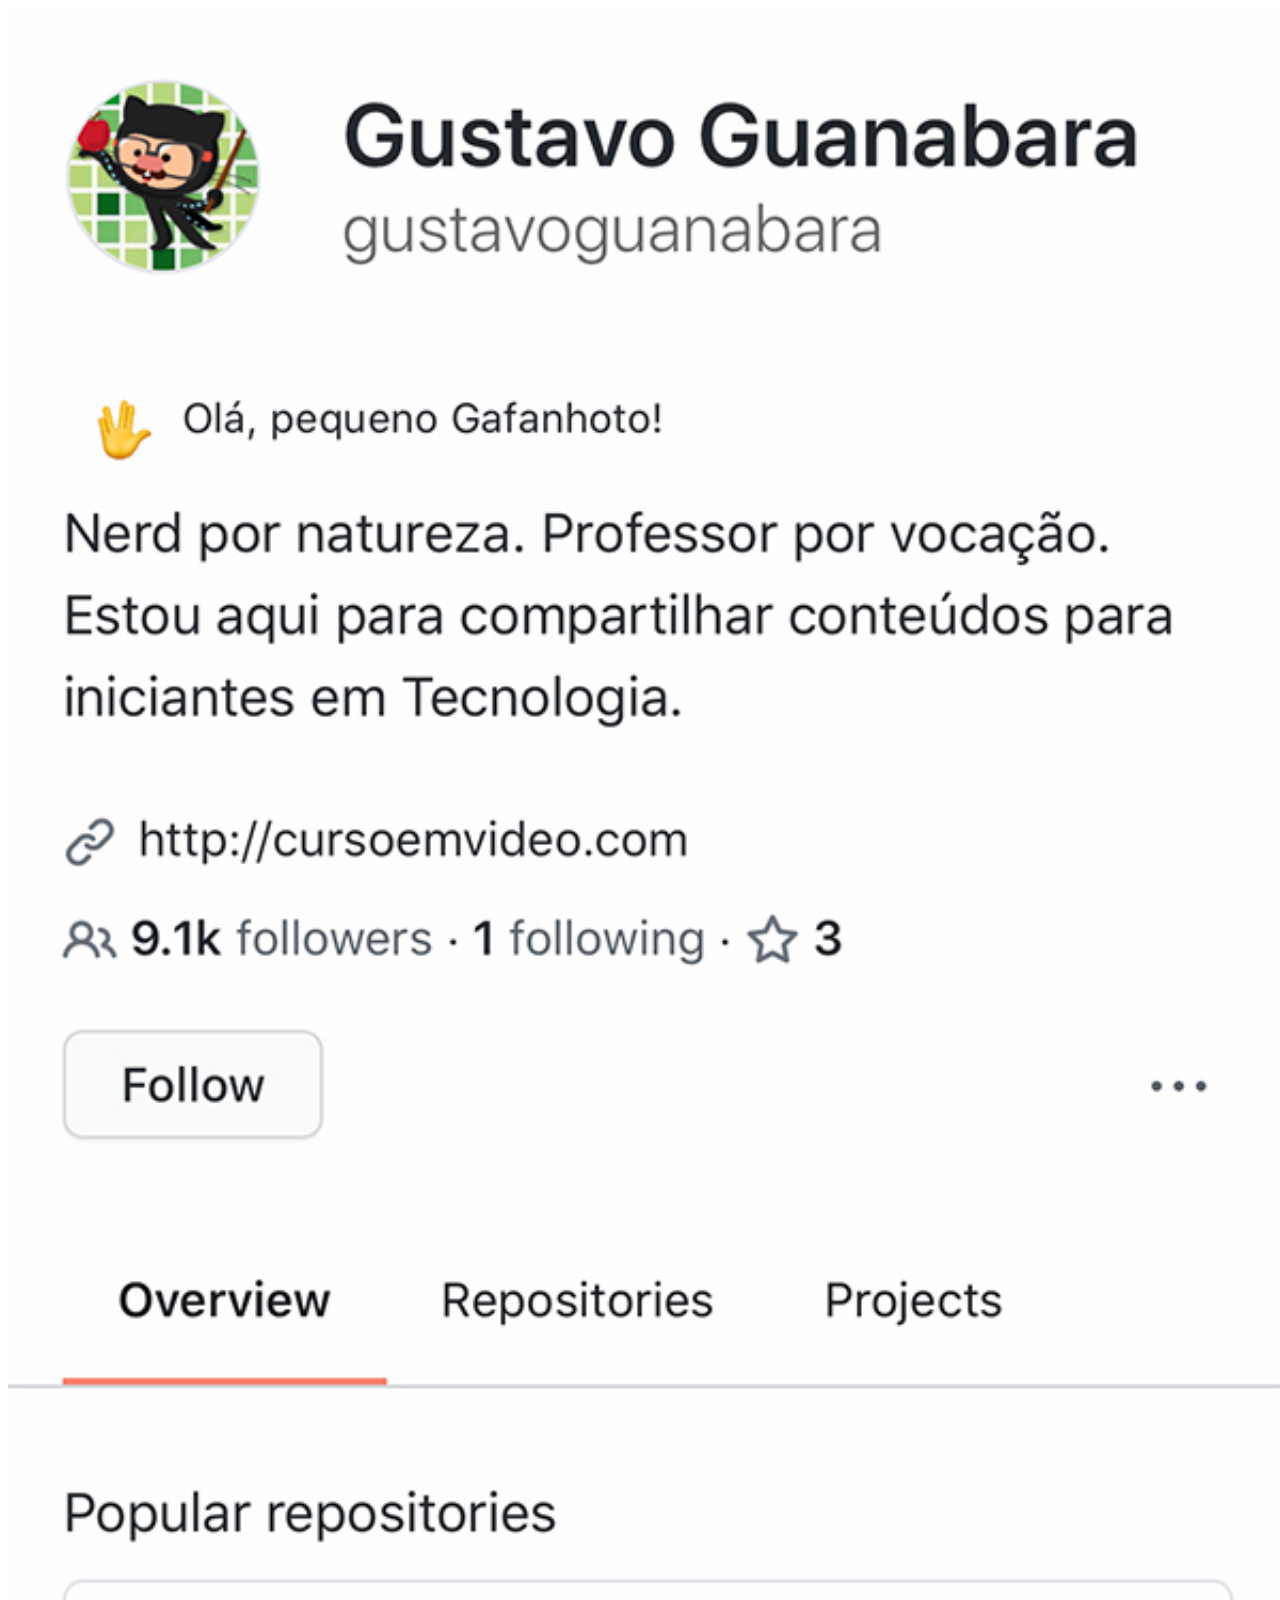
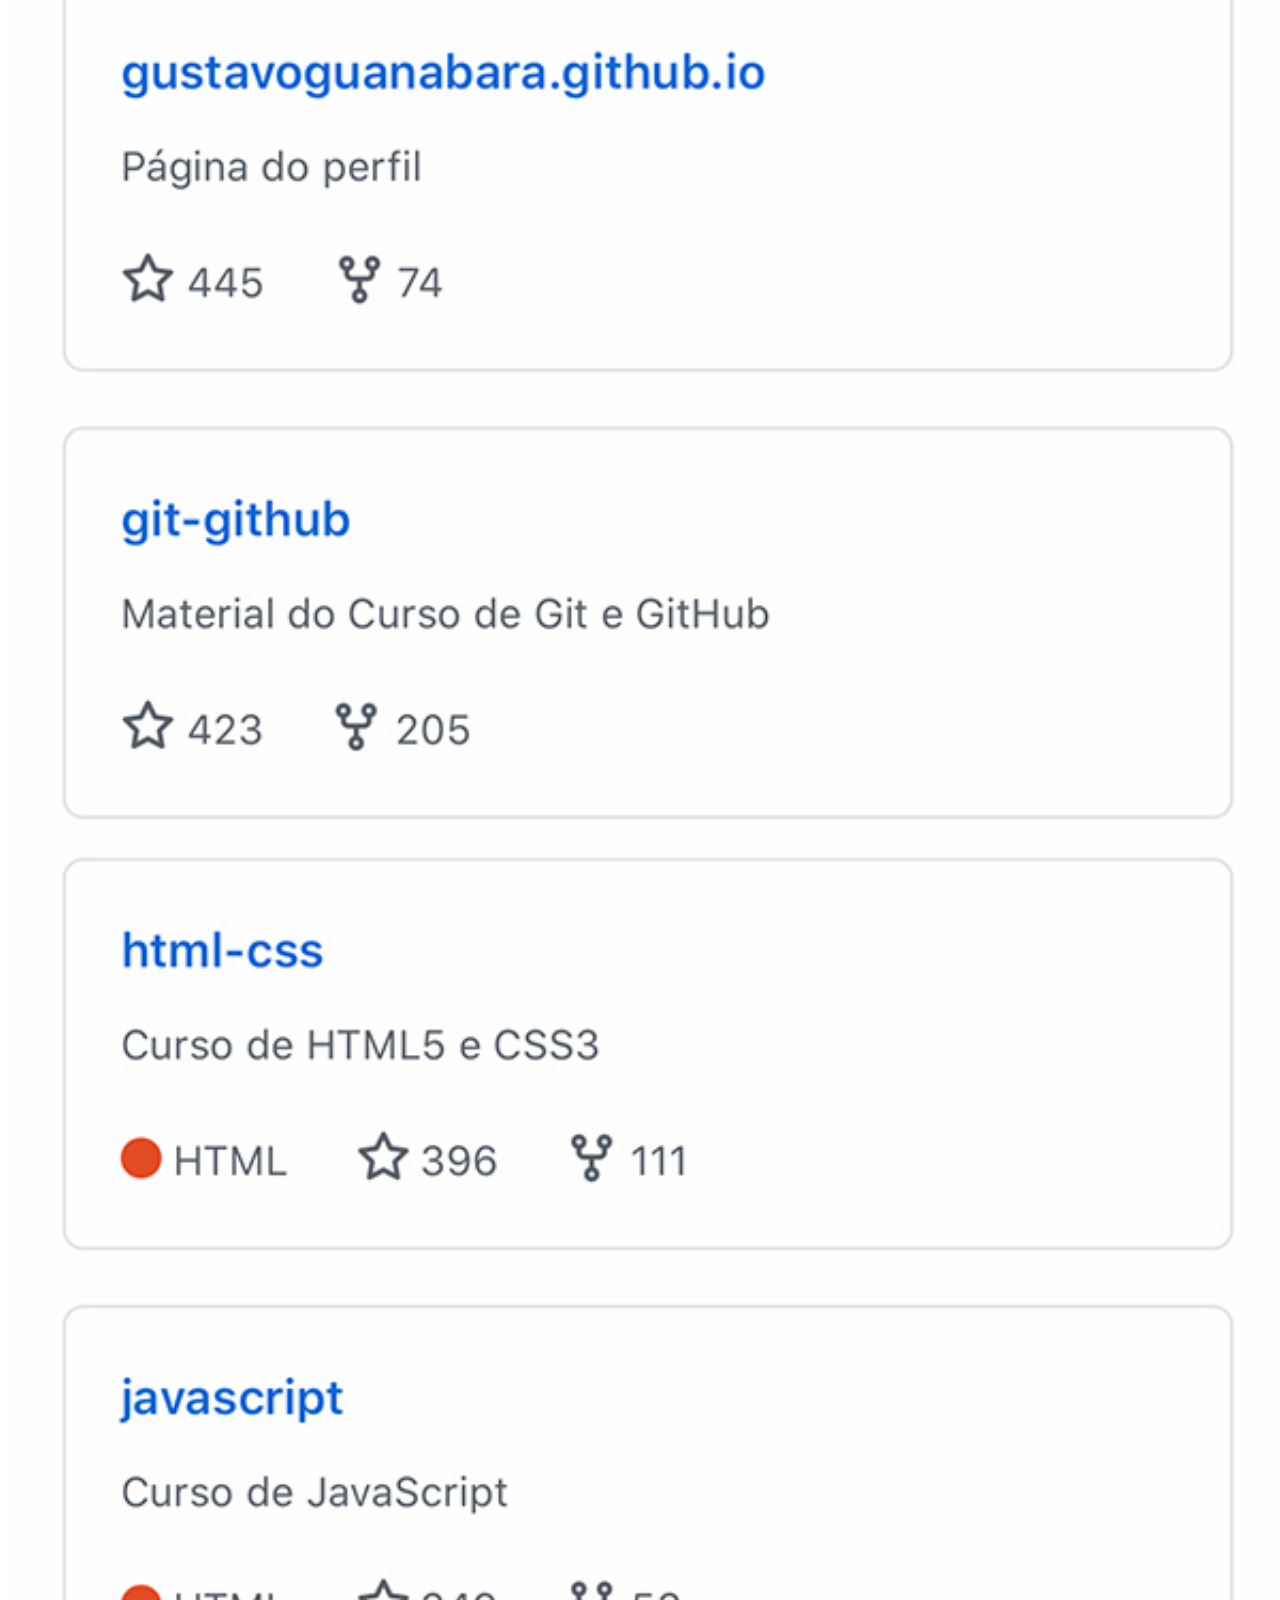
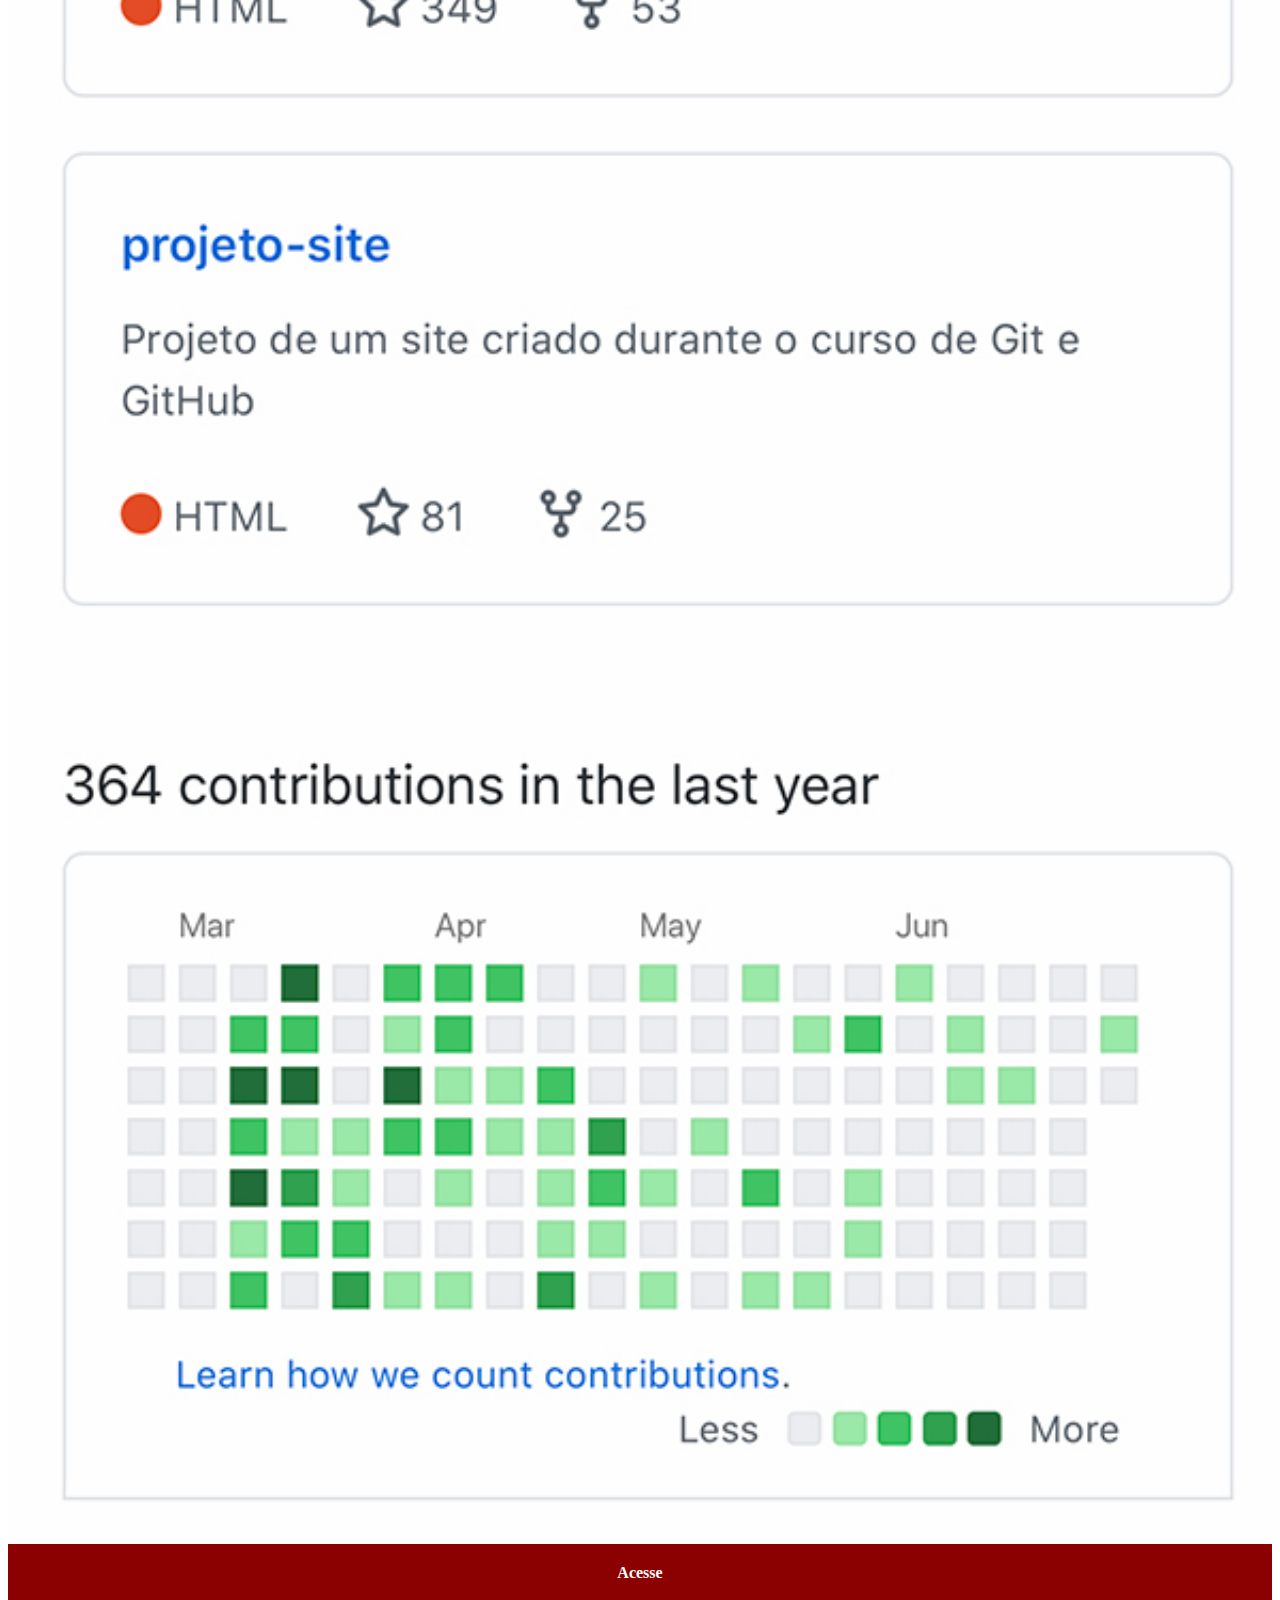
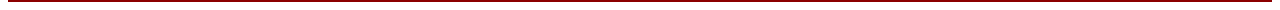
==== github.html @ a541b182 "Atualização" ====
<!DOCTYPE html>
<html lang="pt-br">
<head>
    <meta charset="UTF-8">
    <meta http-equiv="X-UA-Compatible" content="IE=edge">
    <meta name="viewport" content="width=device-width, initial-scale=1.0">
    <title>Youtube</title>
    <link rel="stylesheet" href="estilos/social.css">
</head>
<body>
    <img src="pacote-d013/imagens/tela-github.jpg" alt="GitHub">
    <a href="https://github.com/" target="_blank">Acesse</a>
</body>
</html>
---- estilos/social.css ----
@charset "UTF-08"

* {
    margin: 0px;
    padding: 0px;
    font-family: Arial, Helvetica, sans-serif;
}

::-webkit-scrollbar{ /* Esconder a barra de rolagem--*/
    width: 0px;
    height: 0px;
}

img {
    width: 100vw;
}

a {
    display: block;
    background-color: darkred;
    padding: 20px;
    color: white;
    text-align: center;
    font-weight: bolder;
    text-decoration: none;
}

a:hover{
    background-color: red;
}
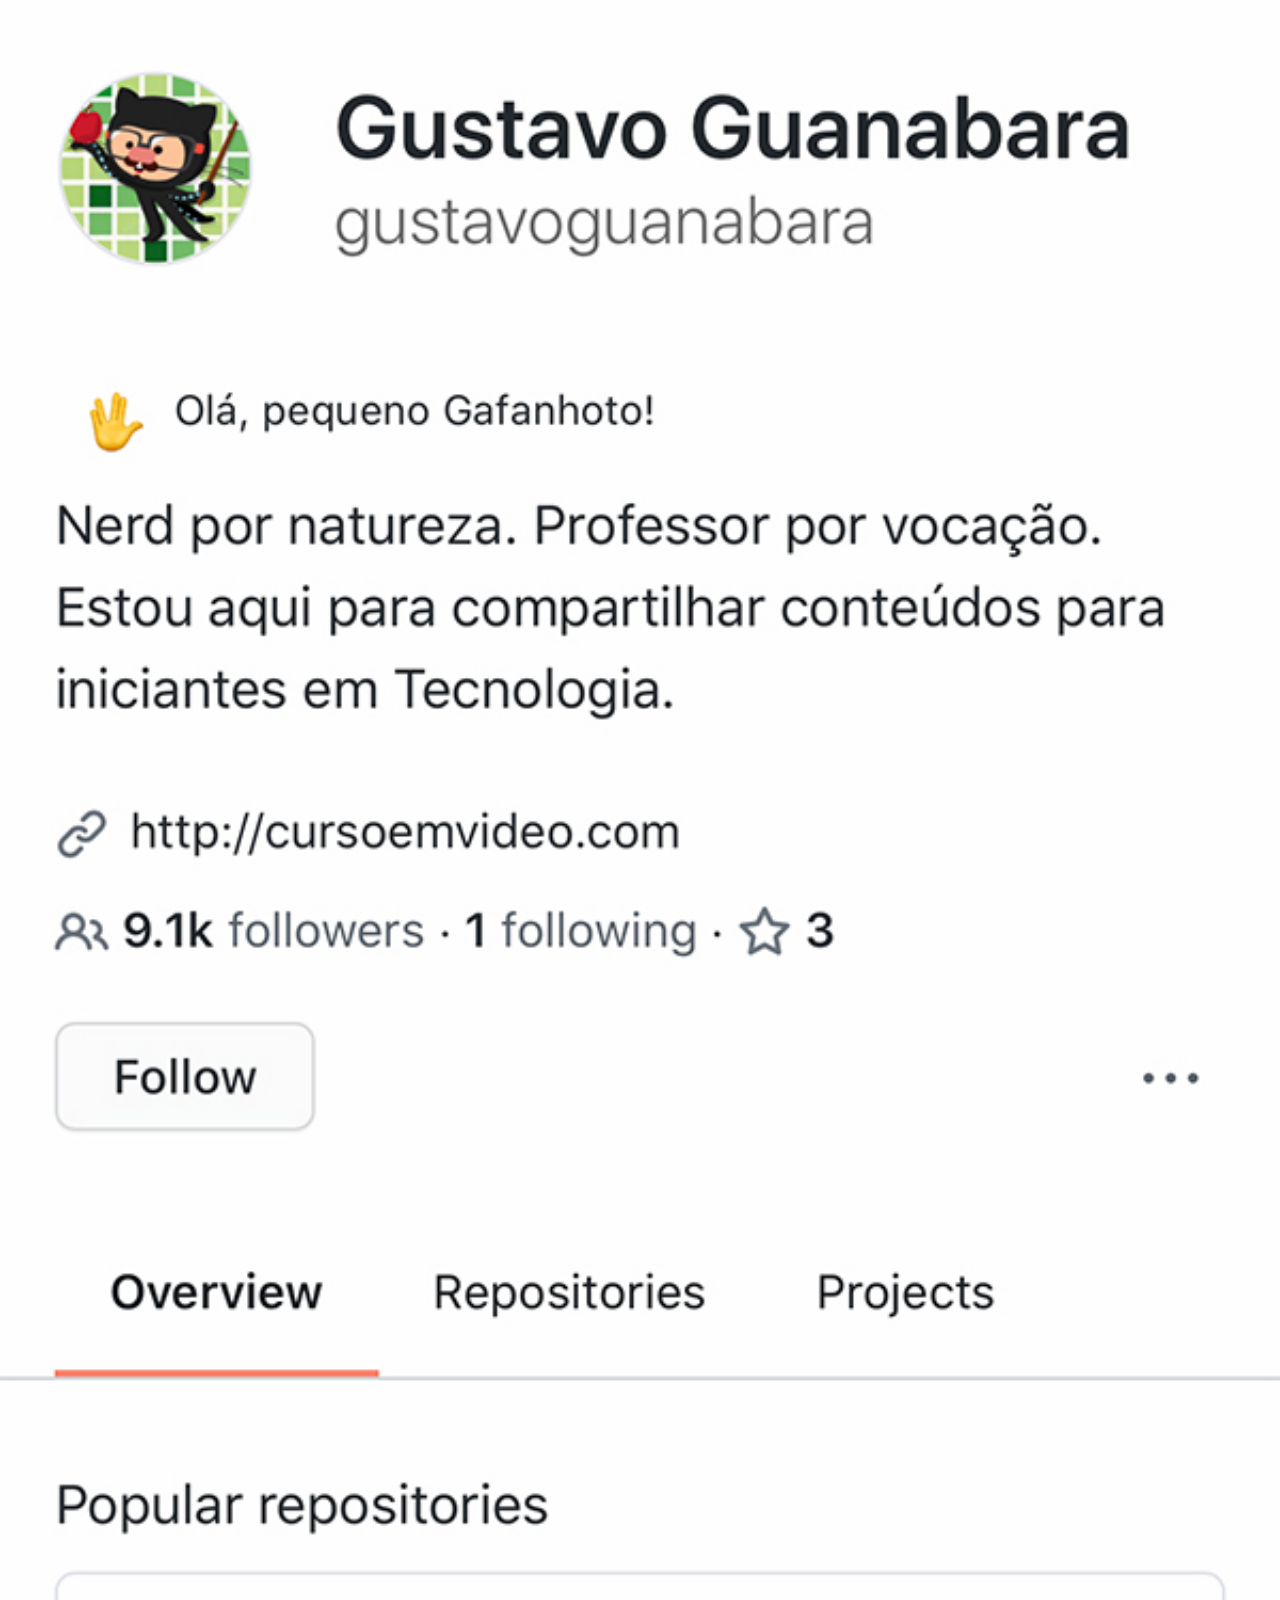
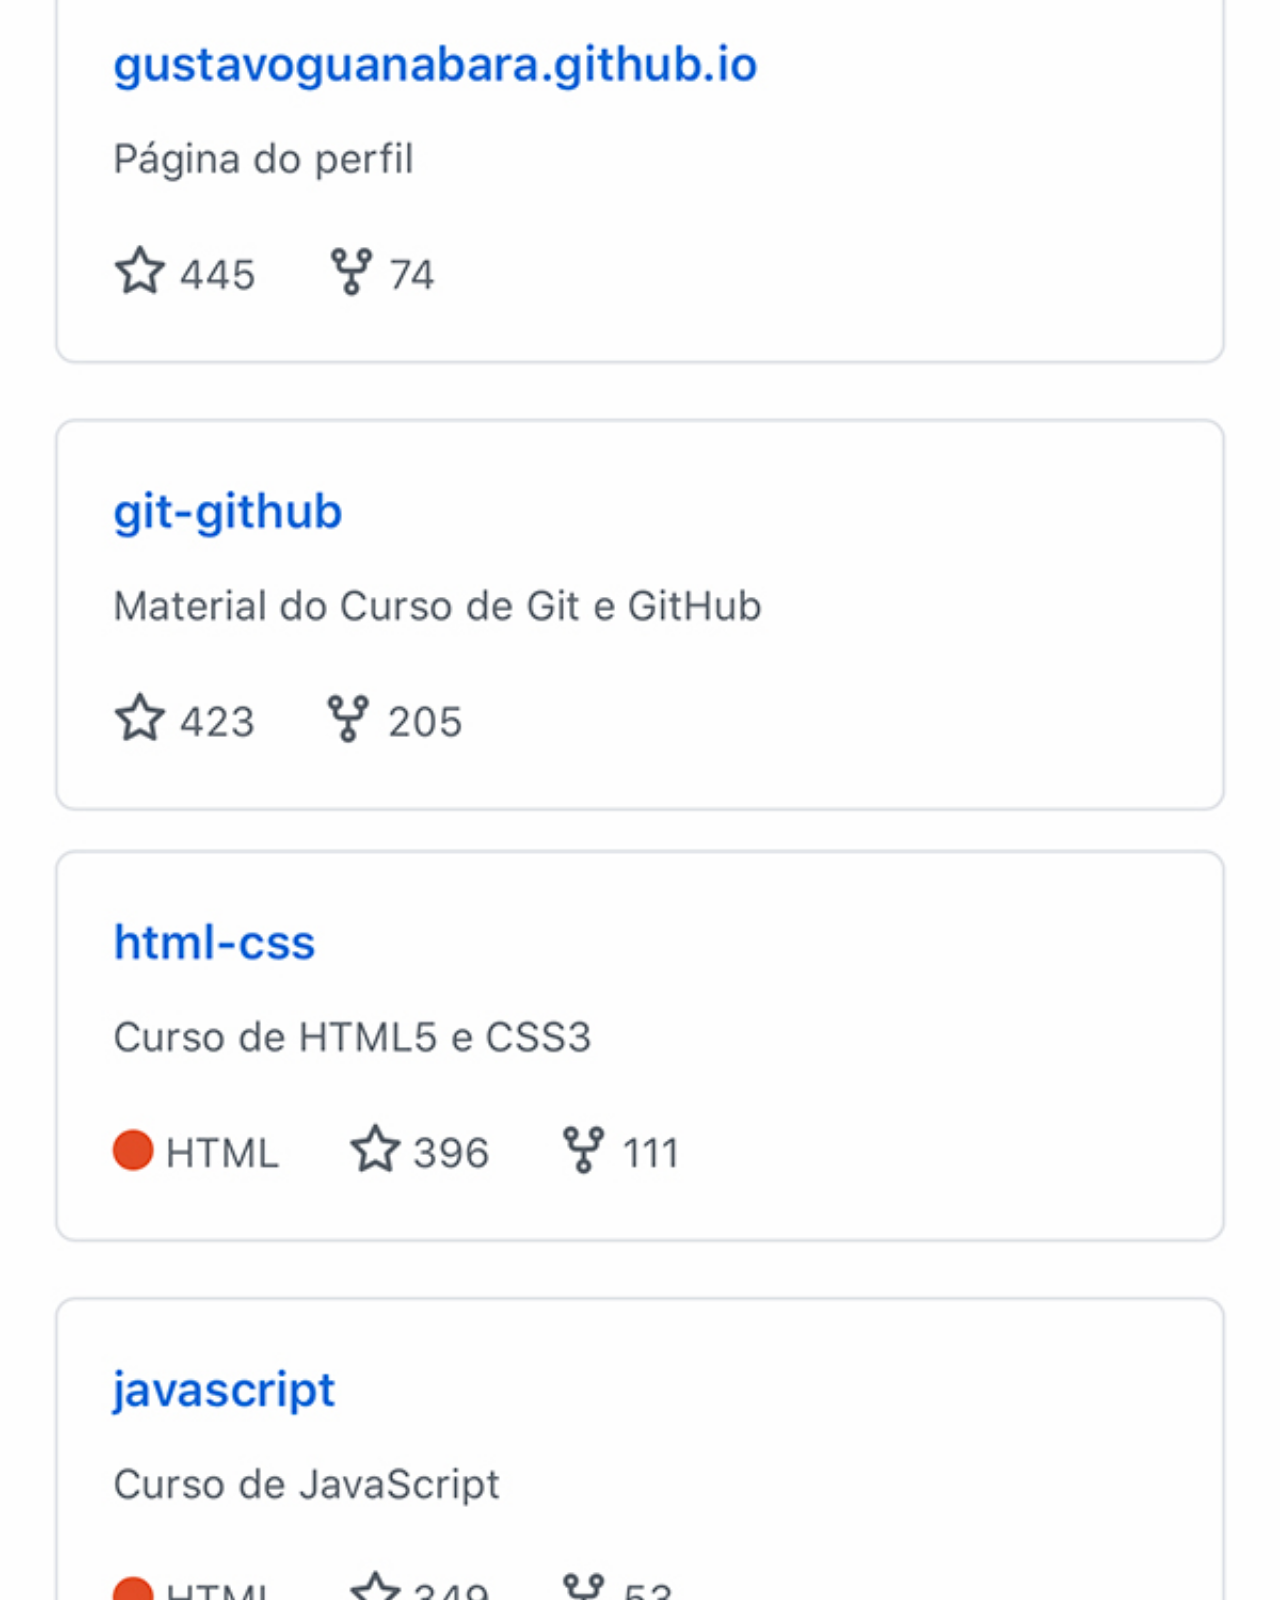
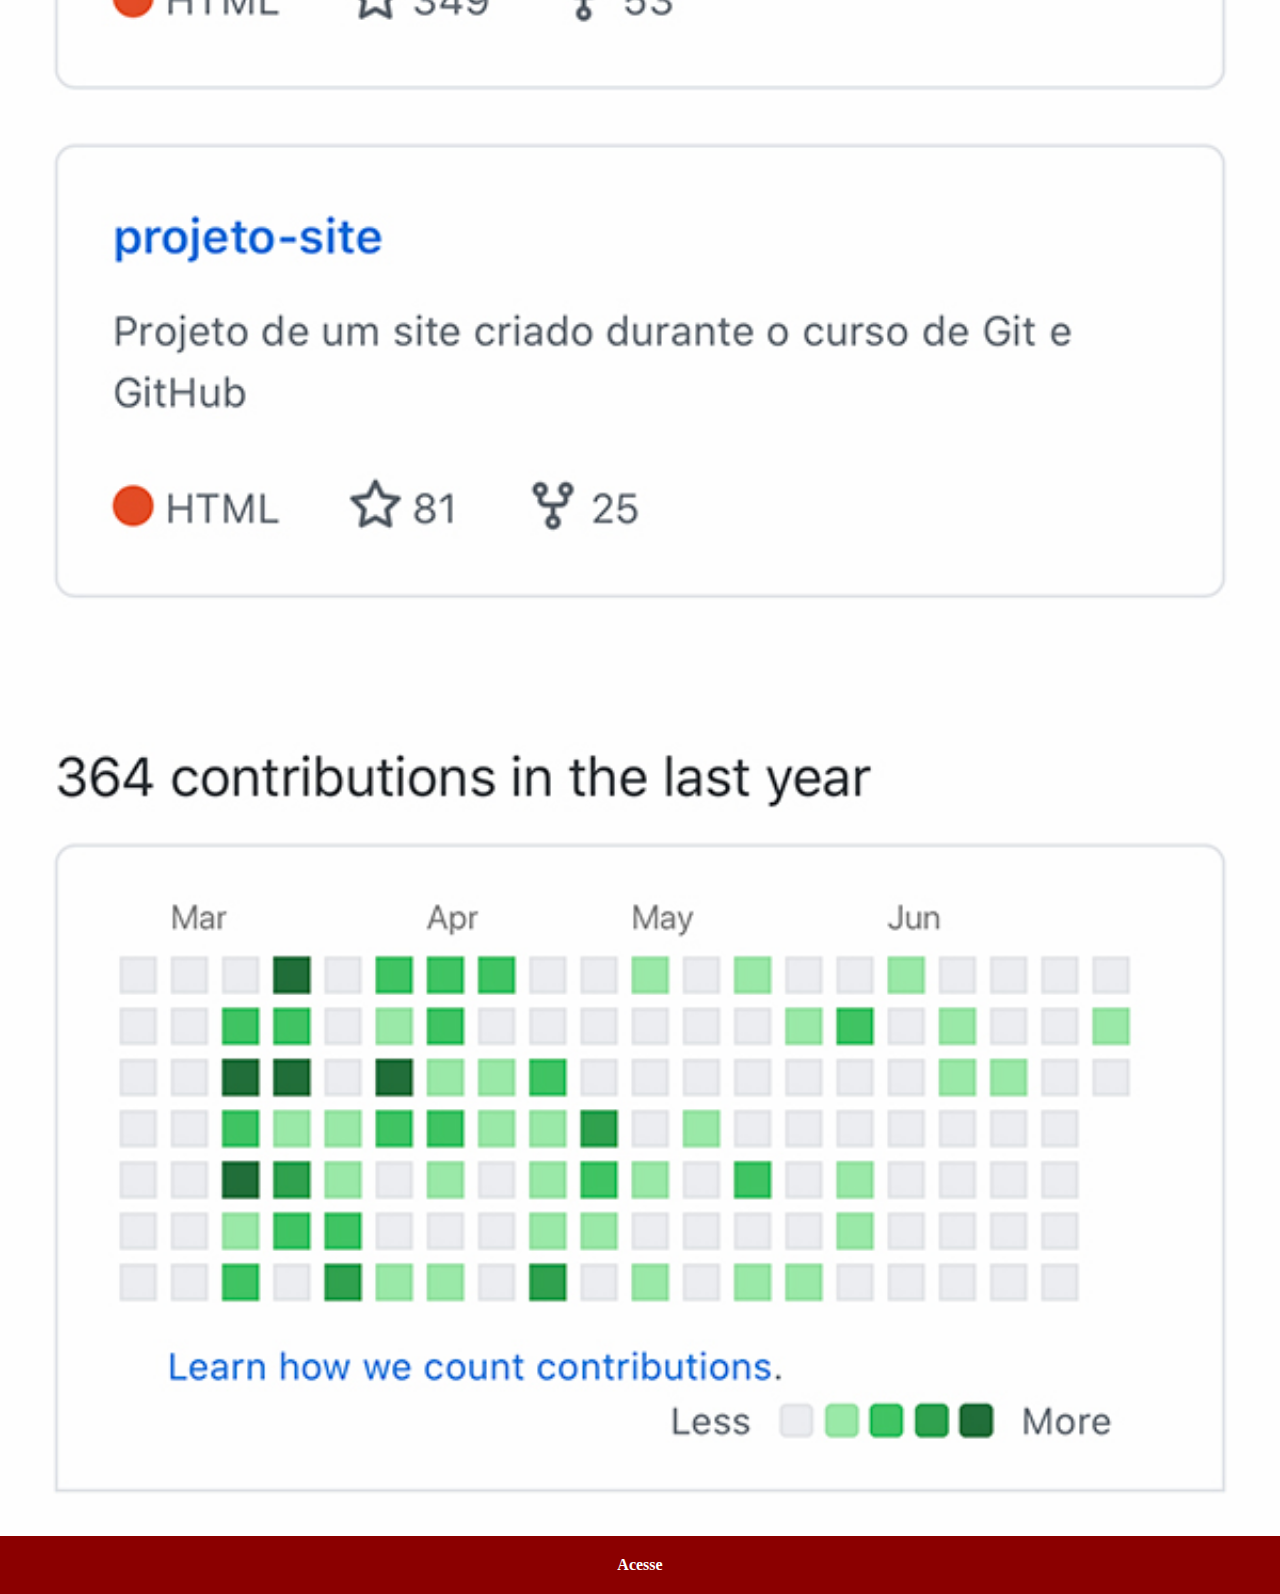
==== commit f6469779: "Atualização" ====
--- a/github.html
+++ b/github.html
@@ -5,7 +5,35 @@
     <meta http-equiv="X-UA-Compatible" content="IE=edge">
     <meta name="viewport" content="width=device-width, initial-scale=1.0">
     <title>Youtube</title>
-    <link rel="stylesheet" href="estilos/social.css">
+    <style>
+        * {
+            margin: 0px;
+            padding: 0px;
+        }
+        
+        ::-webkit-scrollbar{ /* Esconder a barra de rolagem--*/
+             width: 0px;
+            height: 0px;
+        }
+
+        img {
+            width: 100vw;
+        }
+
+        a {
+            display: block;
+            background-color: darkred;
+            color: white;
+            padding: 20px;
+            text-align: center;
+            font-weight: bolder;
+            text-decoration: none;
+        }   
+
+        a:hover{
+            background-color: red;
+        }       
+    </style>
 </head>
 <body>
     <img src="pacote-d013/imagens/tela-github.jpg" alt="GitHub">
